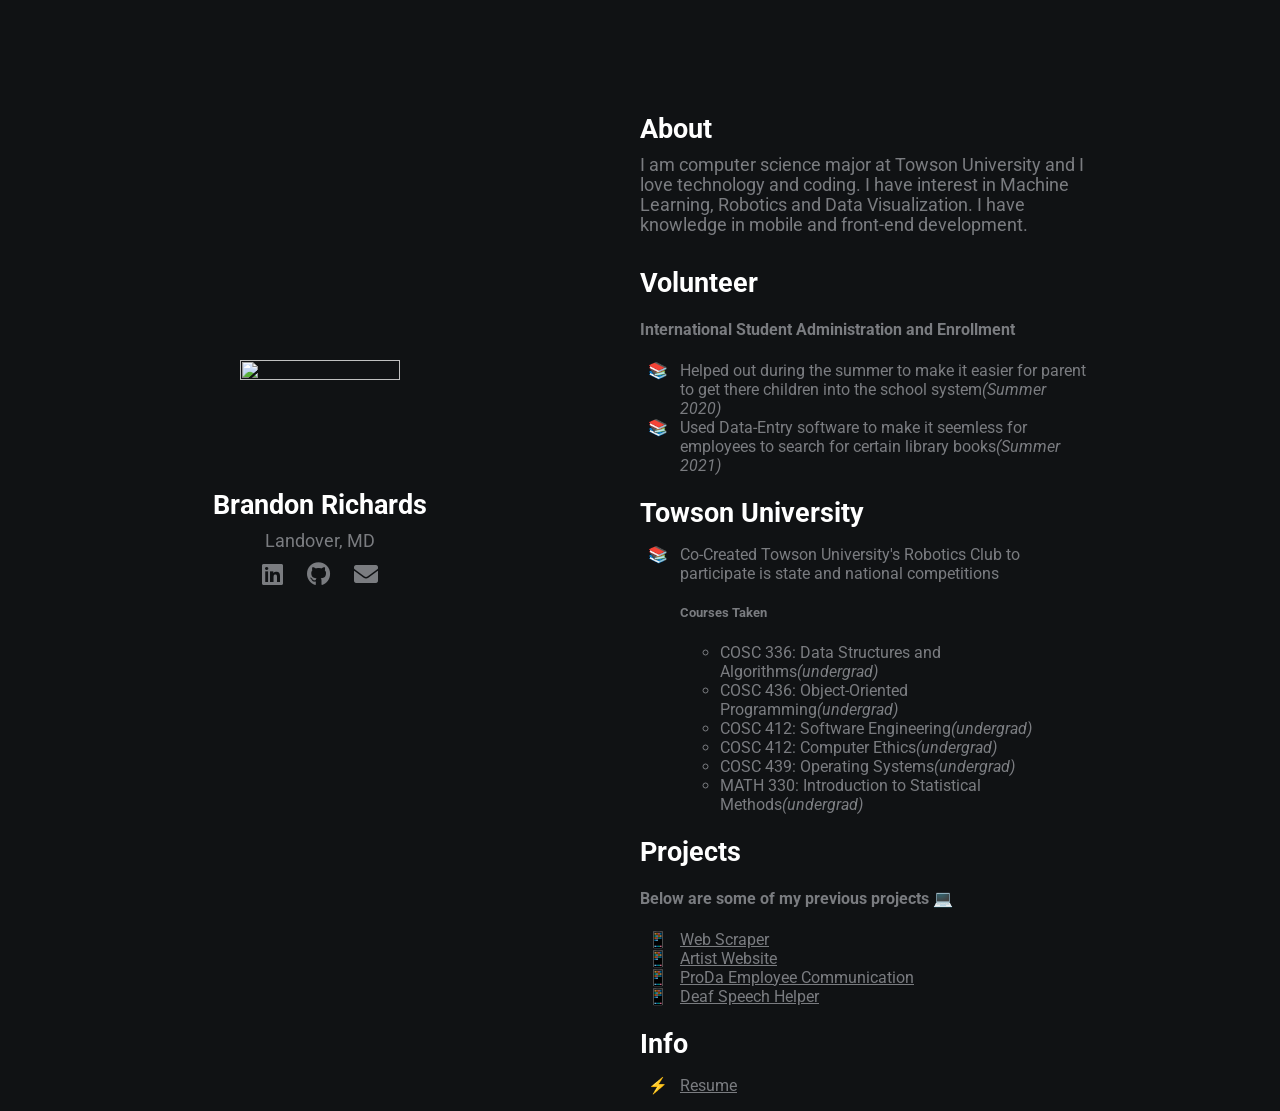
==== index.html @ 9947bb34 "Add files via upload" ====
<!DOCTYPE html>
<html lang="en">
<head>
    <!-- Favicon -->
    <link rel="apple-touch-icon" sizes="180x180" href="/apple-touch-icon.png">
    <link rel="icon" type="image/png" sizes="32x32" href="/favicon-32x32.png">
    <link rel="icon" type="image/png" sizes="16x16" href="/favicon-16x16.png">
    <link rel="manifest" href="/site.webmanifest">
    <link rel="mask-icon" href="/safari-pinned-tab.svg" color="#5bbad5">
    <meta name="msapplication-TileColor" content="#da532c">
    <meta name="theme-color" content="#060000">

    <meta charset="UTF-8">
    <meta name="viewport" content="width=device-width, initial-scale=1.0">
    <meta http-equiv="X-UA-Compatible" content="ie=edge">
    <link rel="stylesheet" href="https://use.fontawesome.com/releases/v5.4.1/css/all.css" integrity="sha384-5sAR7xN1Nv6T6+dT2mhtzEpVJvfS3NScPQTrOxhwjIuvcA67KV2R5Jz6kr4abQsz" crossorigin="anonymous">
    <link rel="stylesheet" href="style.css">
    <title>Brandon Richards</title>
</head>
<body>
    <div class="grid-2">
        <div class="section-1">
            <img src="img/IMG_20221230_131030958_HDR (1).jpg" width="220" height="146"/>
            <h2>Brandon Richards</h2>
            <p>Landover, MD</p>
            <a href="https://www.linkedin.com/in/brandonr-0701a9198"><i class="fab fa-linkedin"></i></a>
            <a href="https://github.com/bricahrds2"><i class="fab fa-github"></i></a>
            <a href="mailto: [brandonr423@gmail.com]subject= &body= "><i class="fas fa-envelope"></i></a>  

        </div>
        <div class="section-2">
            <h2>About</h2>
            <p>I am computer science major at Towson University and I love technology and coding. I have interest in Machine Learning, Robotics and Data Visualization. 
                I have knowledge in mobile and front-end development.  
            </p>
            <h2>Volunteer</h2>
            <h4>International Student Administration and Enrollment</h4> 
            <ul class="book">
                <li>Helped out during the summer to make it easier for parent to get there children into the school system<em>(Summer 2020)</em></li>
                <li>Used Data-Entry software to make it seemless for employees to search for certain library books<em>(Summer 2021)</em></li> 
            </ul>
            <h2>Towson University</h2>
            <ul class="book">
                <li>Co-Created Towson University's Robotics Club to participate is state and national competitions</li>
                <h5>Courses Taken</h5>
                <ul><li>COSC 336: Data Structures and Algorithms<em>(undergrad)</em></li>
                    <li>COSC 436: Object-Oriented Programming<em>(undergrad)</em></li>
                    <li>COSC 412: Software Engineering<em>(undergrad)</em></li>
                    <li>COSC 412: Computer Ethics<em>(undergrad)</em></li>
                    <li>COSC 439: Operating Systems<em>(undergrad)</em></li>
                    <li>MATH 330: Introduction to Statistical Methods<em>(undergrad)</em></li>
                </ul>
            </ul>

            <h2>Projects</h2>
            <h4>Below are some of my previous projects 💻</h4>
            <ul class="phone">
                <li><u><a href="https://github.com/bricahrds2/Go-Web-Scraper">Web Scraper</a></u></li>
                <li><u><a href="https://github.com/bricahrds2/Artist-Website">Artist Website</a></u></li>
                <li><u><a href="https://github.com/bricahrds2/ProDA">ProDa Employee Communication</a></u>
                <li><u><a href="https://github.com/bricahrds2/HopHacks2022">Deaf Speech Helper</a></u>
            </ul>
            
            <h2>Info</h2>
            <ul class="paper">
                <li><u><a href="https://drive.google.com/file/d/13Mlh_czcGmthh_ZDCjv0viNiHibSVWpA/view?usp=sharing">Resume</a></u></li>
            </ul>
        </div>
    </div>
</body>
</html>
---- style.css ----
/* global */
@import url('https://fonts.googleapis.com/css?family=Roboto');

.grid-2{
    display: grid;
    grid-template-columns: repeat(2,1fr);
}

img {
    width: 10em;
    height: auto;
}

body{
    margin: 0;
    padding: 0;
    font-family: 'Roboto', sans-serif;
    background-color: #101214;
    color: #7A7C80;

}

h2,.white{
    color: #fff;
}

a{
    color: #7A7C80;
    text-decoration: none;
}
/* section 1 */
.section-1{
    padding-top: 40vh;
    text-align: center;
}

.section-1 p{
    font-size: 1.1rem;
    padding-bottom: 10px;
    margin:0;
}

.section-1 h2{
    font-size: 1.7rem;
    margin-bottom: 10px;
}

.section-1 a{
    font-size: 1.5rem;
    padding: 10px;
}
/* section 2 */
.section-2{
    padding-top: 10vh;
    width: 70%;
}

.section-2 h2{
    font-size: 1.7rem;
    margin-bottom: 10px;
}

.section-2 p{
    font-size: 1.1rem;
    padding-bottom: 10px;
    margin:0;
}

.section-2 a{
    /* display: block; */
    padding: 5px;
    /* font-size: 1.2rem; */
    padding-left: 0;
    width: 100px;
}

.caption {
    font-size: 0.7rem;
}
/* animations / utilities */
.section-2 a:hover{
    font-size: 1.3rem;
    color: #fff;
    cursor: pointer;
    transition: 0.2s;
}

.section-1 a:hover{
    color: #fff;
    cursor: pointer;
    transition: 0.3s;
}

.white:hover{
    position: relative;
    padding-left: 10px;
}

ul.book {
    list-style: "📚   ";
    list-style-position: outside;
}

ul.phone {
    list-style: "📱   ";
    list-style-position: outside;
}

ul.paper {
    list-style: "⚡   ";
    list-style-position: outside;
}

/* media queres */
@media(max-width:780px){
    .grid-2{
        grid-template-columns: 1fr;
    }
    .section-1{
        padding:0;
        padding-top: 5rem;
    }
    .section-2{
        padding: 0;
        padding-left: 1.5rem;
        padding-top: 2rem;
    }
}
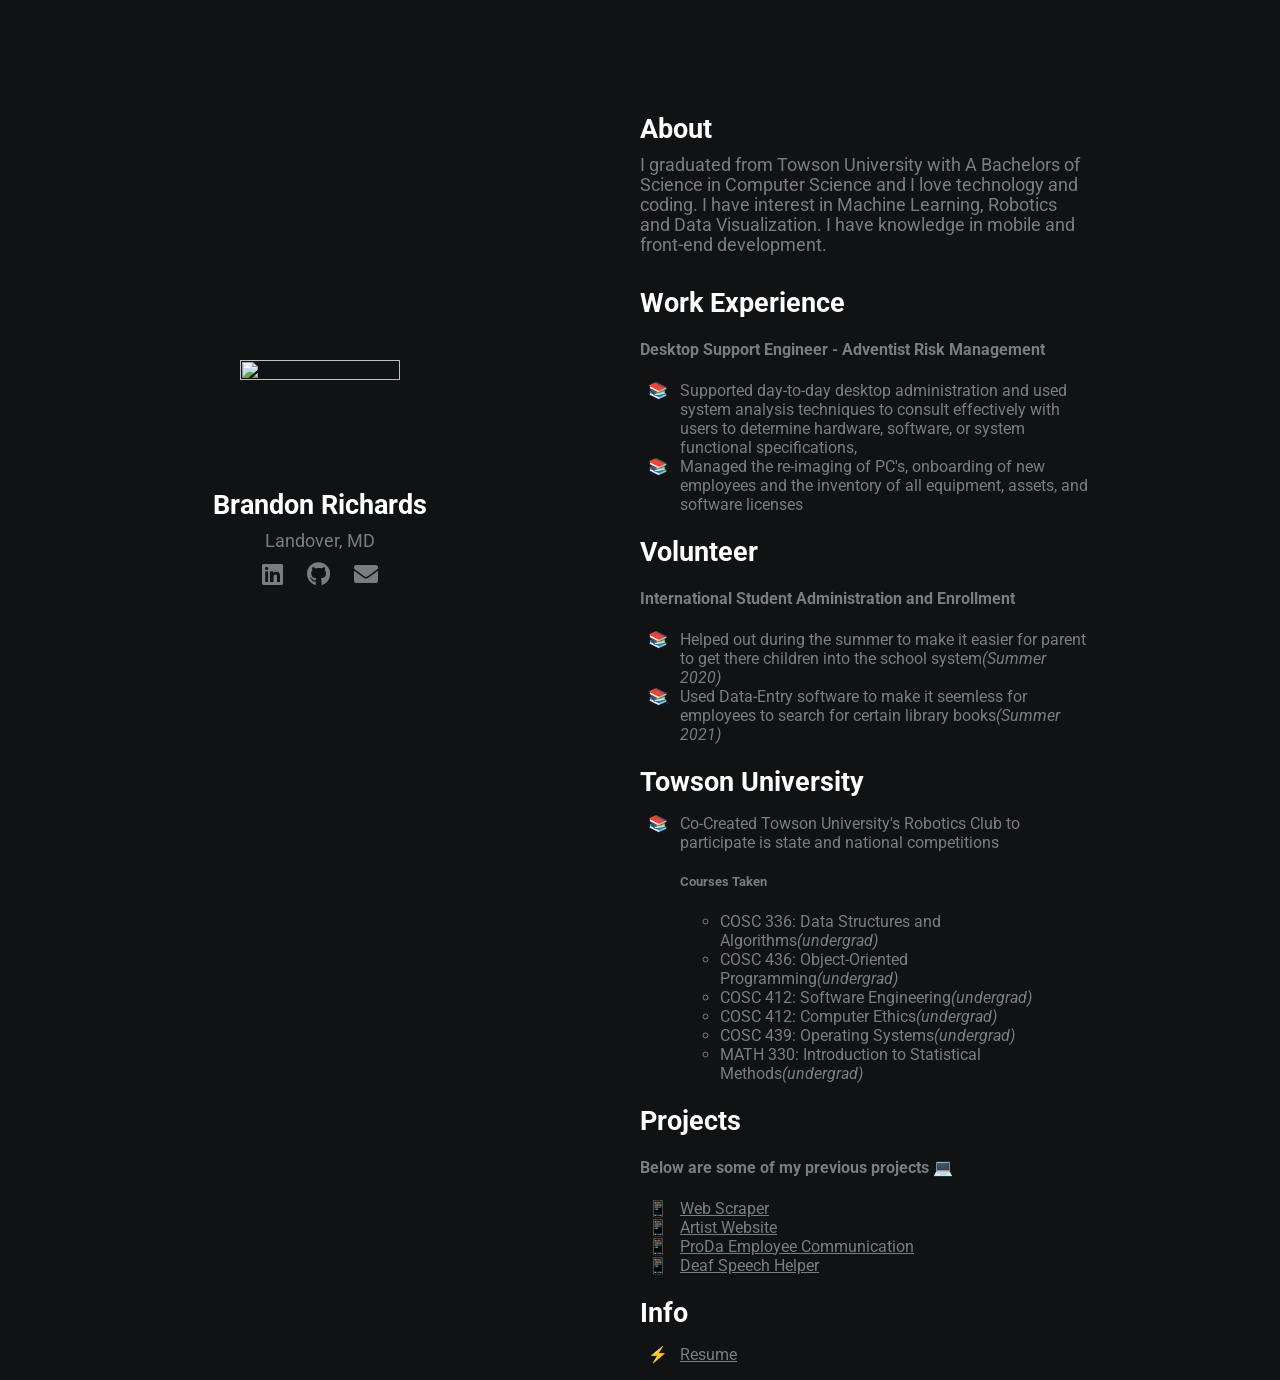
==== commit a7cdb915: "Changes to front page" ====
--- a/index.html
+++ b/index.html
@@ -23,16 +23,22 @@
             <img src="img/IMG_20221230_131030958_HDR (1).jpg" width="220" height="146"/>
             <h2>Brandon Richards</h2>
             <p>Landover, MD</p>
-            <a href="https://www.linkedin.com/in/brandonr-0701a9198"><i class="fab fa-linkedin"></i></a>
+            <a href="https://www.linkedin.com/in/brandonr-richards-01"><i class="fab fa-linkedin"></i></a>
             <a href="https://github.com/bricahrds2"><i class="fab fa-github"></i></a>
             <a href="mailto: [brandonr423@gmail.com]subject= &body= "><i class="fas fa-envelope"></i></a>  
 
         </div>
         <div class="section-2">
             <h2>About</h2>
-            <p>I am computer science major at Towson University and I love technology and coding. I have interest in Machine Learning, Robotics and Data Visualization. 
+            <p>I graduated from Towson University with A Bachelors of Science in Computer Science and I love technology and coding. I have interest in Machine Learning, Robotics and Data Visualization. 
                 I have knowledge in mobile and front-end development.  
             </p>
+            <h2>Work Experience</h2>
+            <h4>Desktop Support Engineer - Adventist Risk Management</h4>
+            <ul class = "book">
+                <li>Supported day-to-day desktop administration and used system analysis techniques to consult effectively with users to determine hardware, software, or system functional specifications,</li>
+                <li> Managed the re-imaging of PC's, onboarding of new employees and the inventory of all equipment, assets, and software licenses</li>
+            </ul>
             <h2>Volunteer</h2>
             <h4>International Student Administration and Enrollment</h4> 
             <ul class="book">
@@ -63,7 +69,7 @@
             
             <h2>Info</h2>
             <ul class="paper">
-                <li><u><a href="https://drive.google.com/file/d/13Mlh_czcGmthh_ZDCjv0viNiHibSVWpA/view?usp=sharing">Resume</a></u></li>
+                <li><u><a href="https://drive.google.com/file/d/1Eny4w0xy0XRQxqIXRyrS-10L-566ybyA/view?usp=drive_link">Resume</a></u></li>
             </ul>
         </div>
     </div>
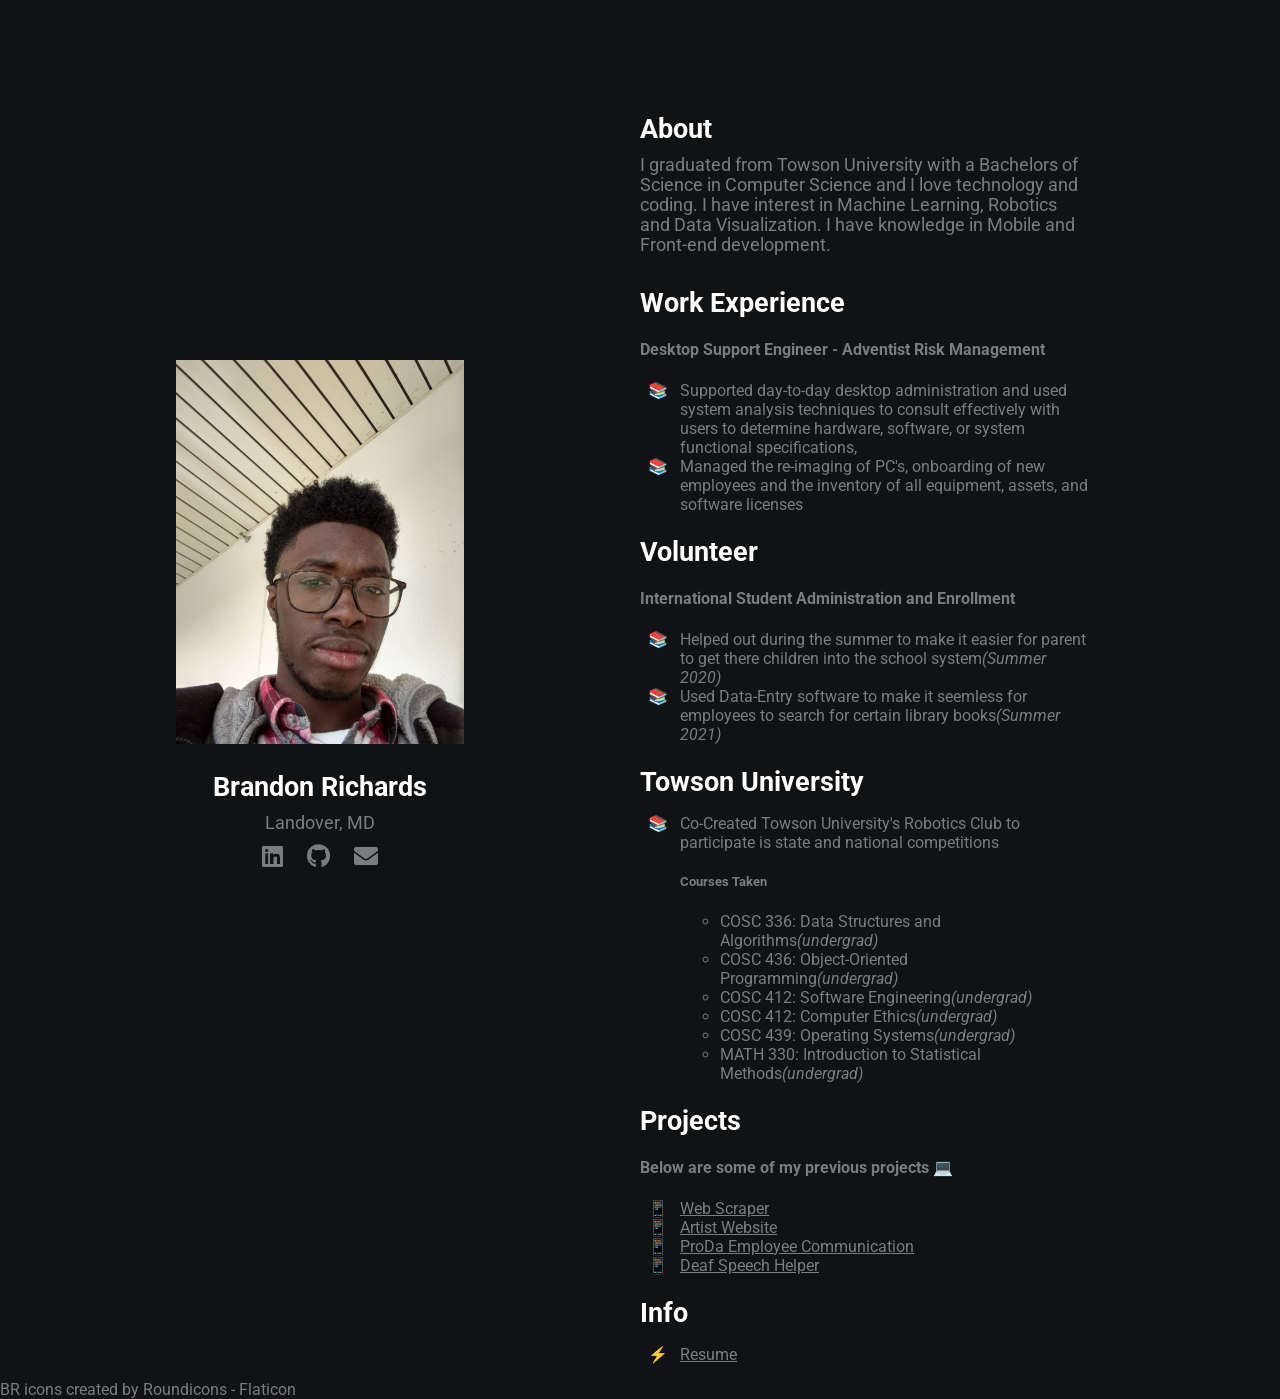
==== commit 36db57fc: "Changed image size edit icon" ====
--- a/index.html
+++ b/index.html
@@ -3,8 +3,8 @@
 <head>
     <!-- Favicon -->
     <link rel="apple-touch-icon" sizes="180x180" href="/apple-touch-icon.png">
-    <link rel="icon" type="image/png" sizes="32x32" href="/favicon-32x32.png">
-    <link rel="icon" type="image/png" sizes="16x16" href="/favicon-16x16.png">
+    <link rel="icon" type="image/png" sizes="32x32" href="img/br.png">
+    <link rel="icon" type="image/png" sizes="16x16" href="img/br.png">
     <link rel="manifest" href="/site.webmanifest">
     <link rel="mask-icon" href="/safari-pinned-tab.svg" color="#5bbad5">
     <meta name="msapplication-TileColor" content="#da532c">
@@ -20,7 +20,7 @@
 <body>
     <div class="grid-2">
         <div class="section-1">
-            <img src="img/IMG_20221230_131030958_HDR (1).jpg" width="220" height="146"/>
+            <img src="img/IMG_20221230_131030958_HDR.jpg" width="220" height="146"/>
             <h2>Brandon Richards</h2>
             <p>Landover, MD</p>
             <a href="https://www.linkedin.com/in/brandonr-richards-01"><i class="fab fa-linkedin"></i></a>
@@ -30,8 +30,8 @@
         </div>
         <div class="section-2">
             <h2>About</h2>
-            <p>I graduated from Towson University with A Bachelors of Science in Computer Science and I love technology and coding. I have interest in Machine Learning, Robotics and Data Visualization. 
-                I have knowledge in mobile and front-end development.  
+            <p>I graduated from Towson University with a Bachelors of Science in Computer Science and I love technology and coding. I have interest in Machine Learning, Robotics and Data Visualization. 
+                I have knowledge in Mobile and Front-end development.  
             </p>
             <h2>Work Experience</h2>
             <h4>Desktop Support Engineer - Adventist Risk Management</h4>
@@ -74,4 +74,7 @@
         </div>
     </div>
 </body>
+<footer>
+    <a href="https://www.flaticon.com/free-icons/br" title="BR icons">BR icons created by Roundicons - Flaticon</a>
+</footer>
 </html>
--- a/style.css
+++ b/style.css
@@ -7,7 +7,7 @@
 }
 
 img {
-    width: 10em;
+    width: 18em;
     height: auto;
 }
 
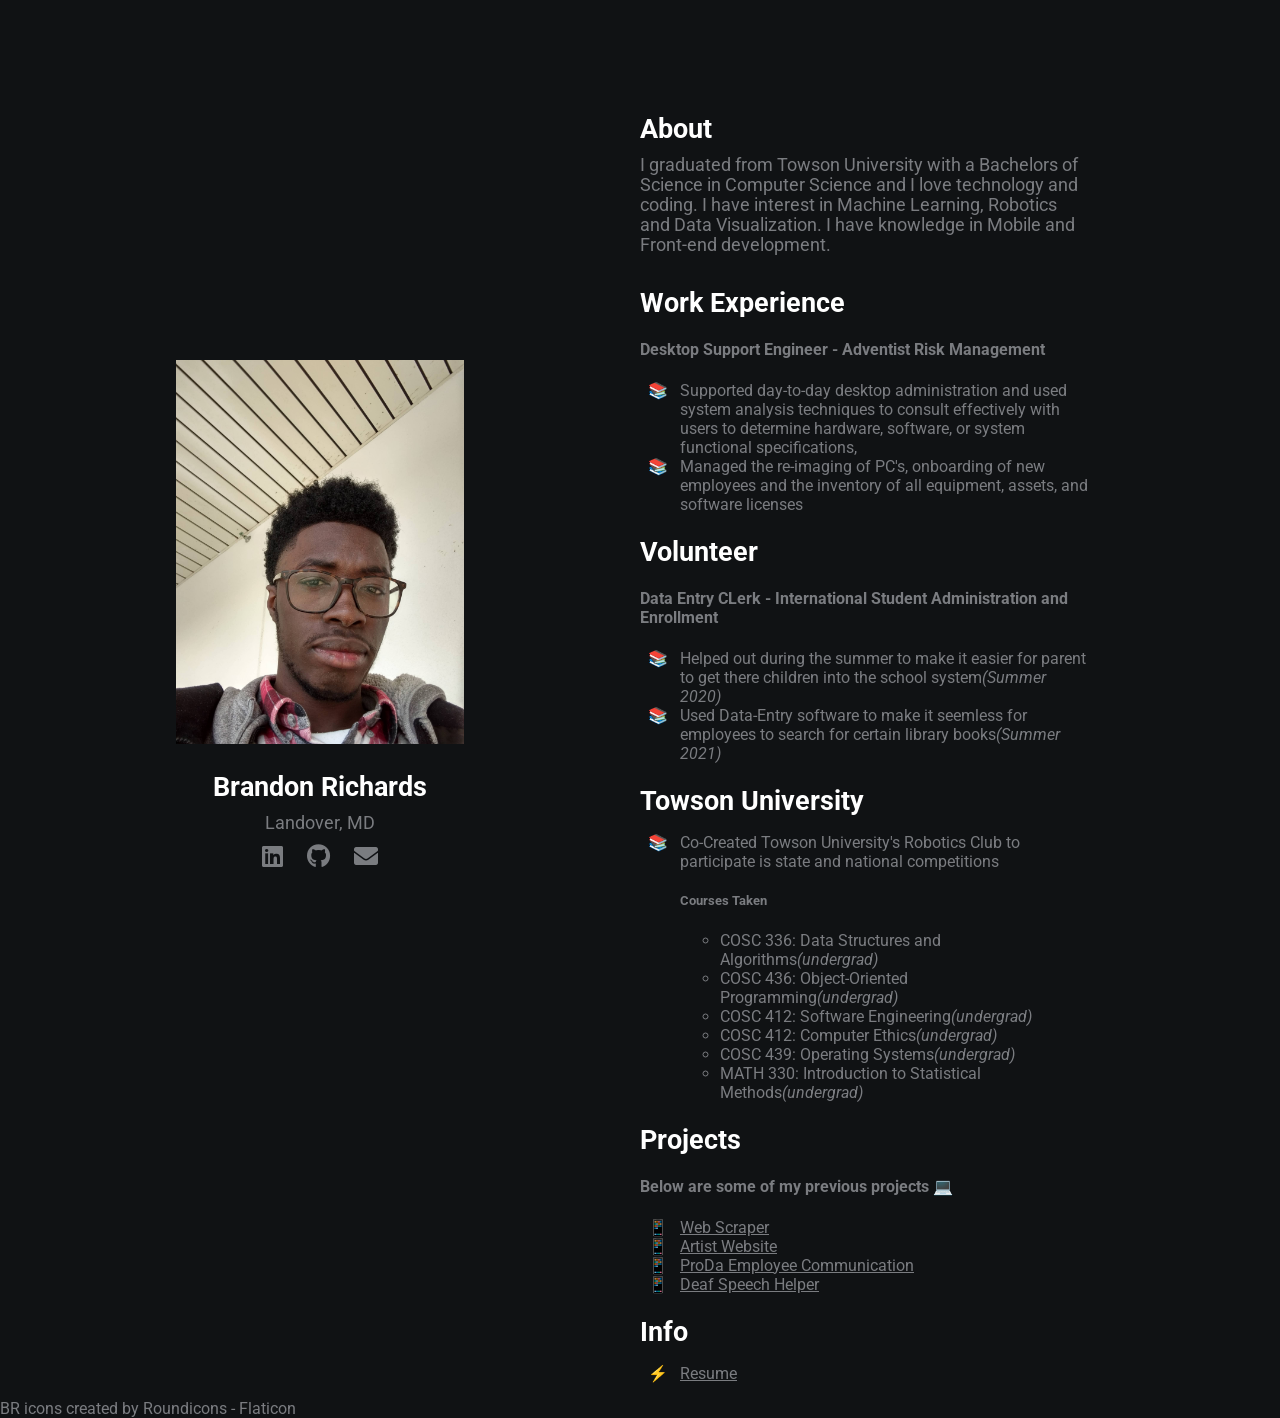
==== commit fffa7ecc: "Additions to Work Experience" ====
--- a/index.html
+++ b/index.html
@@ -40,7 +40,7 @@
                 <li> Managed the re-imaging of PC's, onboarding of new employees and the inventory of all equipment, assets, and software licenses</li>
             </ul>
             <h2>Volunteer</h2>
-            <h4>International Student Administration and Enrollment</h4> 
+            <h4>Data Entry CLerk - International Student Administration and Enrollment</h4> 
             <ul class="book">
                 <li>Helped out during the summer to make it easier for parent to get there children into the school system<em>(Summer 2020)</em></li>
                 <li>Used Data-Entry software to make it seemless for employees to search for certain library books<em>(Summer 2021)</em></li> 
